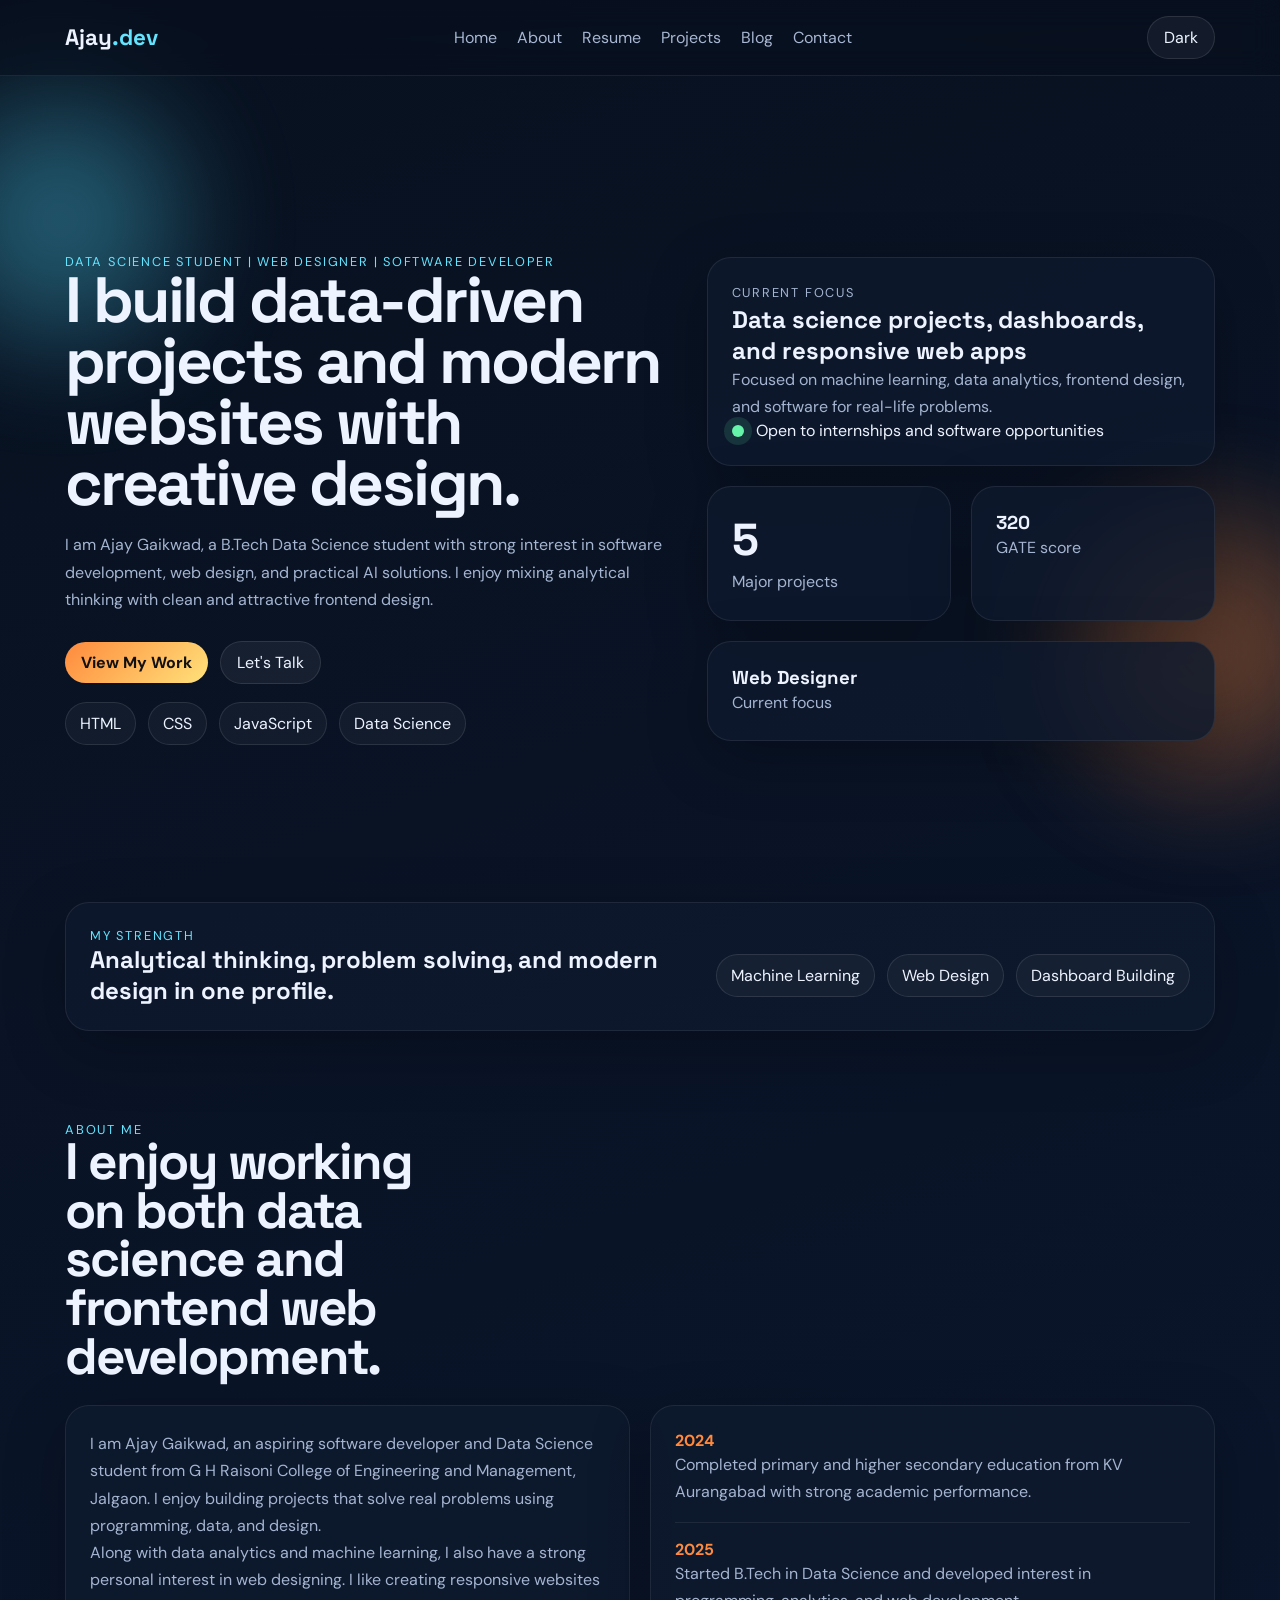
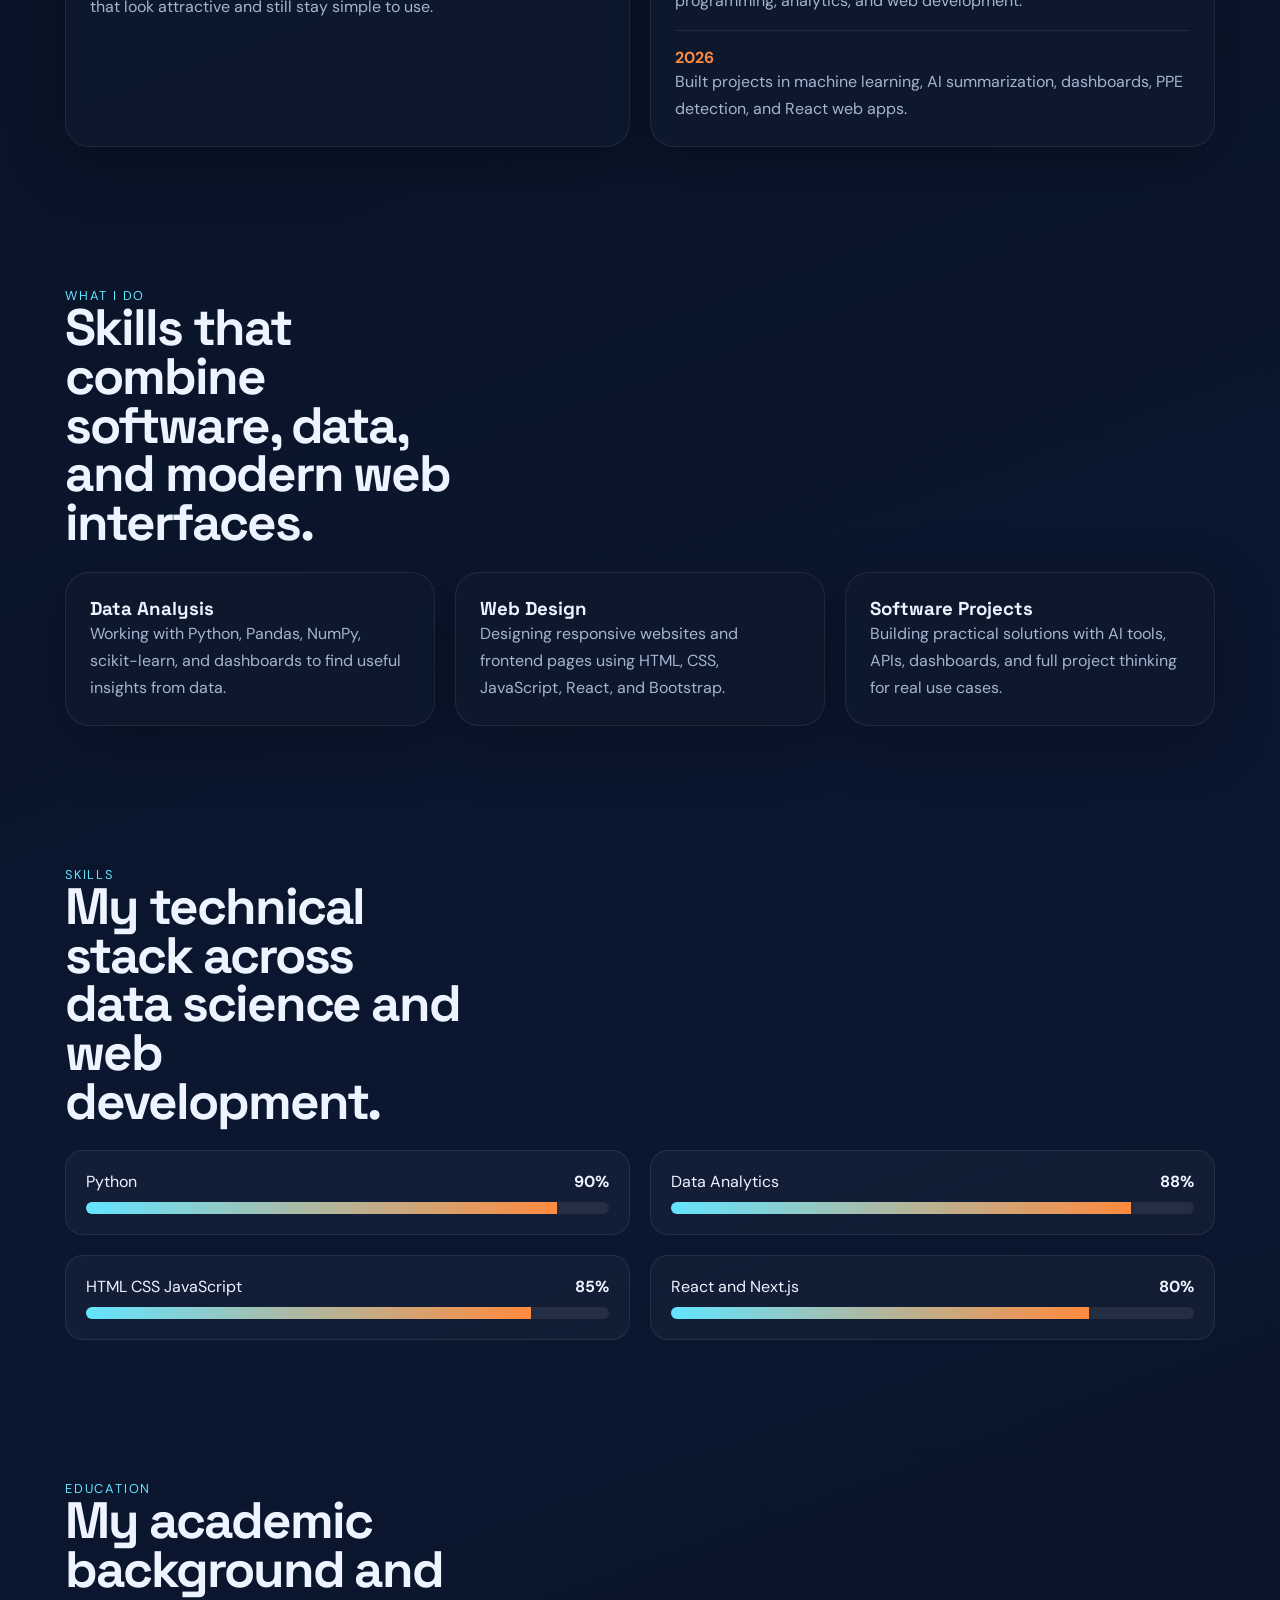
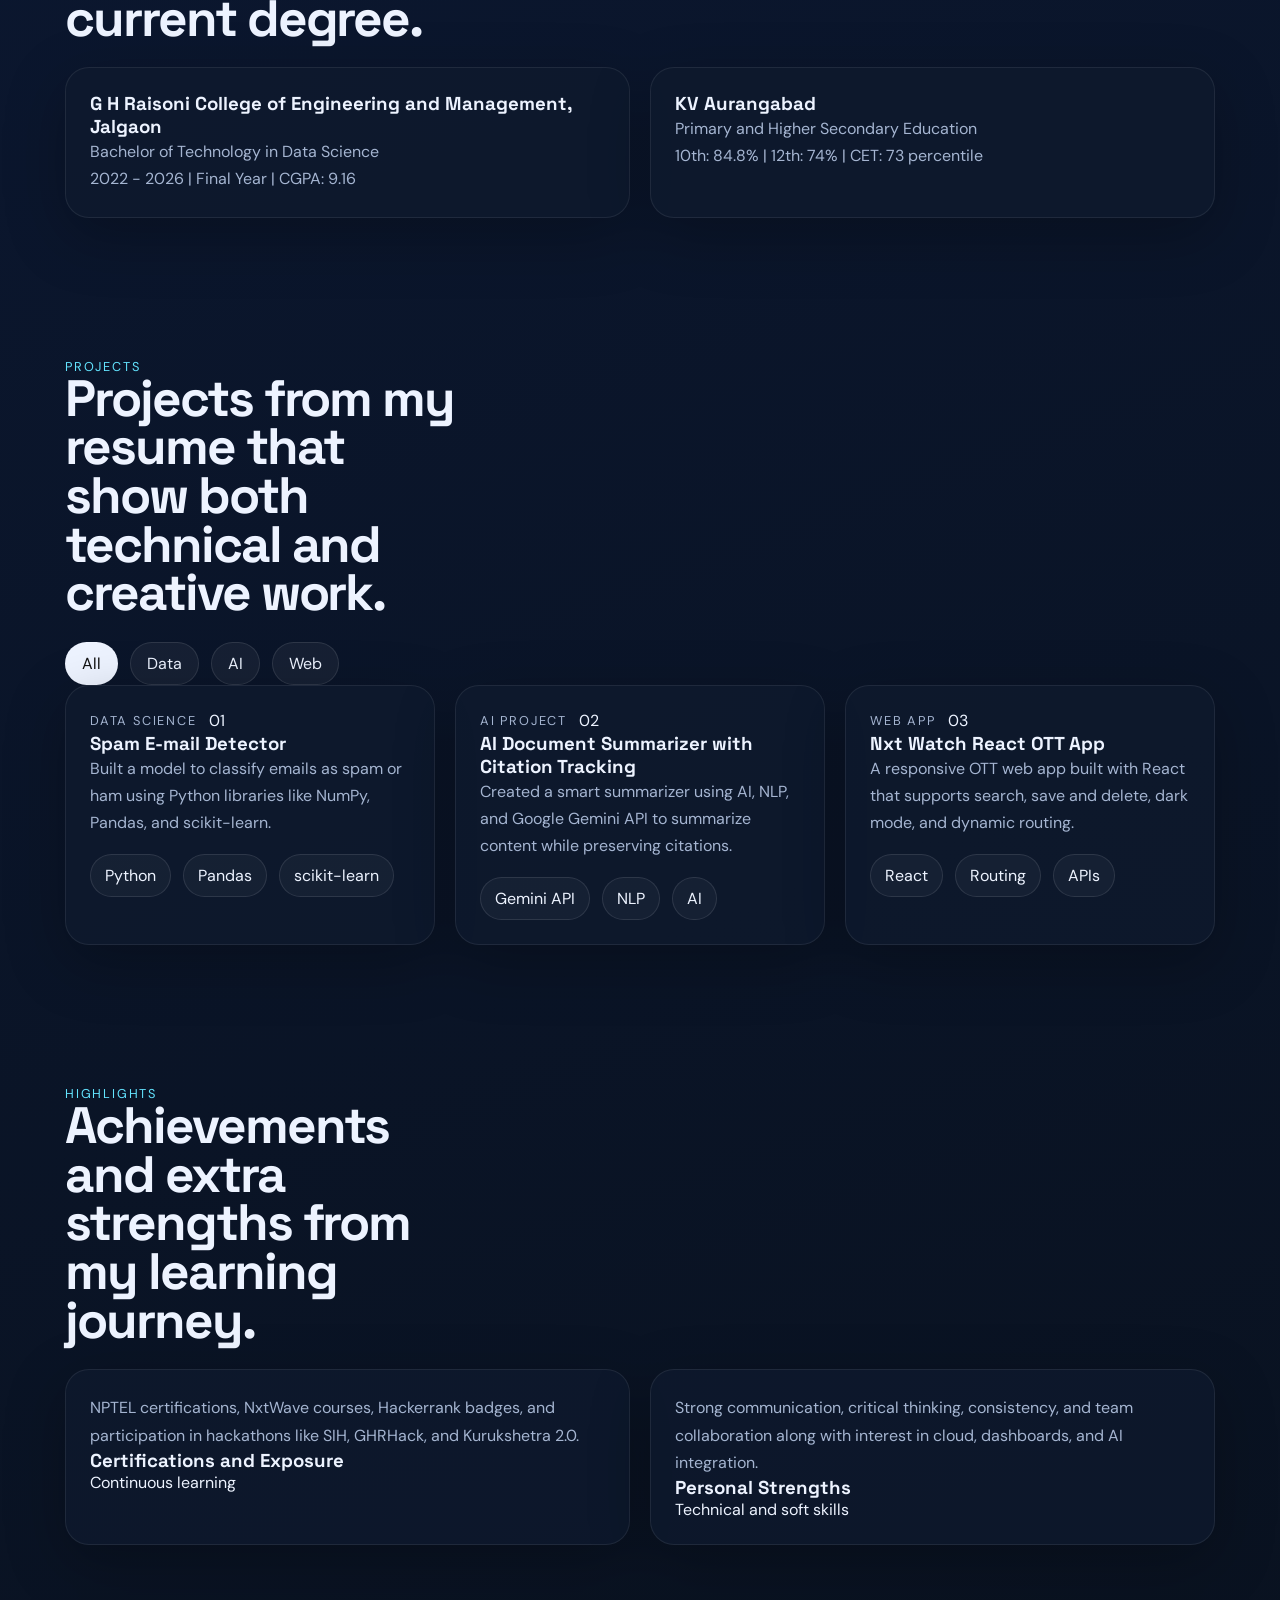
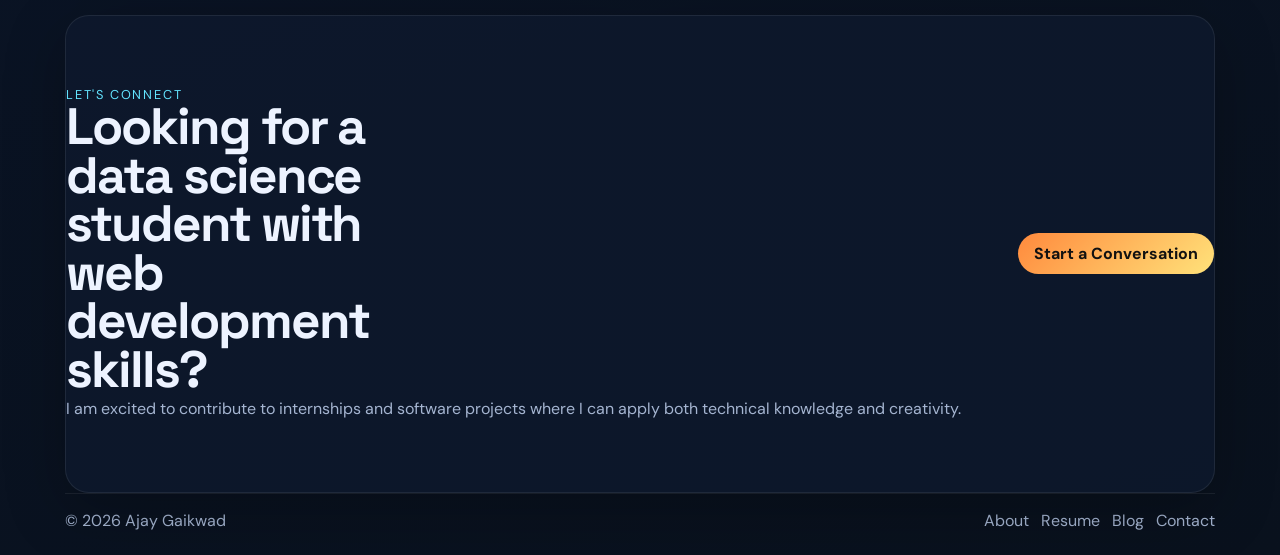
==== index.html @ 1c1d84cc "Week 1: Initial portfolio setup" ====
<!DOCTYPE html>
<html lang="en">
<head>
  <meta charset="UTF-8">
  <meta name="viewport" content="width=device-width, initial-scale=1.0">
  <title>Ajay Gaikwad | Portfolio</title>
  <link rel="preconnect" href="https://fonts.googleapis.com">
  <link rel="preconnect" href="https://fonts.gstatic.com" crossorigin>
  <link href="https://fonts.googleapis.com/css2?family=Space+Grotesk:wght@400;500;700&family=DM+Sans:wght@400;500;700&display=swap" rel="stylesheet">
  <link rel="stylesheet" href="css/style.css">
</head>
<body>
  <div class="bg b1"></div>
  <div class="bg b2"></div>

  <header class="top">
    <nav class="wrap nav">
      <a href="index.html" class="logo">Ajay<span>.dev</span></a>
      <button class="menu-btn" type="button">Menu</button>
      <ul class="links">
        <li><a href="#home">Home</a></li>
        <li><a href="#about">About</a></li>
        <li><a href="resume.html">Resume</a></li>
        <li><a href="#projects">Projects</a></li>
        <li><a href="blog.html">Blog</a></li>
        <li><a href="contact.html">Contact</a></li>
      </ul>
      <button class="theme-btn" type="button">Dark</button>
    </nav>
  </header>

  <main>
    <section class="hero wrap" id="home">
      <div class="left show">
        <p class="small">Data Science Student | Web Designer | Software Developer</p>
        <h1>I build data-driven projects and modern websites with creative design.</h1>
        <p class="text">
          I am Ajay Gaikwad, a B.Tech Data Science student with strong interest in software development, web design, and practical AI solutions. I enjoy mixing analytical thinking with clean and attractive frontend design.
        </p>
        <div class="btns">
          <a href="#projects" class="btn main-btn">View My Work</a>
          <a href="contact.html" class="btn alt-btn">Let's Talk</a>
        </div>
        <div class="tags">
          <span>HTML</span>
          <span>CSS</span>
          <span>JavaScript</span>
          <span>Data Science</span>
        </div>
      </div>

      <div class="right show">
        <div class="box big-box">
          <p class="small">Current Focus</p>
          <h2>Data science projects, dashboards, and responsive web apps</h2>
          <p class="text2">Focused on machine learning, data analytics, frontend design, and software for real-life problems.</p>
          <div class="line">
            <span class="dot"></span>
            <span>Open to internships and software opportunities</span>
          </div>
        </div>

        <div class="mini-grid">
          <div class="box show">
            <h3 class="num" data-num="5">0</h3>
            <p>Major projects</p>
          </div>
          <div class="box show">
            <h3>320</h3>
            <p>GATE score</p>
          </div>
          <div class="box show full">
            <h3 id="role">Data Science Student</h3>
            <p>Current focus</p>
          </div>
        </div>
      </div>
    </section>

    <section class="strip wrap show">
      <div>
        <p class="small">My Strength</p>
        <h2>Analytical thinking, problem solving, and modern design in one profile.</h2>
      </div>
      <div class="tags">
        <span>Machine Learning</span>
        <span>Web Design</span>
        <span>Dashboard Building</span>
      </div>
    </section>

    <section class="sec wrap" id="about">
      <div class="head show">
        <p class="small">About Me</p>
        <h2>I enjoy working on both data science and frontend web development.</h2>
      </div>

      <div class="grid two">
        <div class="box show">
          <p class="text2">
            I am Ajay Gaikwad, an aspiring software developer and Data Science student from G H Raisoni College of Engineering and Management, Jalgaon. I enjoy building projects that solve real problems using programming, data, and design.
          </p>
          <p class="text2">
            Along with data analytics and machine learning, I also have a strong personal interest in web designing. I like creating responsive websites that look attractive and still stay simple to use.
          </p>
        </div>

        <div class="box show">
          <div class="year-box">
            <span>2024</span>
            <p>Completed primary and higher secondary education from KV Aurangabad with strong academic performance.</p>
          </div>
          <div class="year-box">
            <span>2025</span>
            <p>Started B.Tech in Data Science and developed interest in programming, analytics, and web development.</p>
          </div>
          <div class="year-box no-line">
            <span>2026</span>
            <p>Built projects in machine learning, AI summarization, dashboards, PPE detection, and React web apps.</p>
          </div>
        </div>
      </div>
    </section>

    <section class="sec wrap" id="services">
      <div class="head show">
        <p class="small">What I Do</p>
        <h2>Skills that combine software, data, and modern web interfaces.</h2>
      </div>

      <div class="grid three">
        <div class="card show">
          <h3>Data Analysis</h3>
          <p>Working with Python, Pandas, NumPy, scikit-learn, and dashboards to find useful insights from data.</p>
        </div>
        <div class="card show">
          <h3>Web Design</h3>
          <p>Designing responsive websites and frontend pages using HTML, CSS, JavaScript, React, and Bootstrap.</p>
        </div>
        <div class="card show">
          <h3>Software Projects</h3>
          <p>Building practical solutions with AI tools, APIs, dashboards, and full project thinking for real use cases.</p>
        </div>
      </div>
    </section>

    <section class="sec wrap" id="skills">
      <div class="head show">
        <p class="small">Skills</p>
        <h2>My technical stack across data science and web development.</h2>
      </div>

      <div class="grid two">
        <div class="skill show">
          <div class="skill-top"><span>Python</span><b>90%</b></div>
          <div class="bar"><div data-width="90%"></div></div>
        </div>
        <div class="skill show">
          <div class="skill-top"><span>Data Analytics</span><b>88%</b></div>
          <div class="bar"><div data-width="88%"></div></div>
        </div>
        <div class="skill show">
          <div class="skill-top"><span>HTML CSS JavaScript</span><b>85%</b></div>
          <div class="bar"><div data-width="85%"></div></div>
        </div>
        <div class="skill show">
          <div class="skill-top"><span>React and Next.js</span><b>80%</b></div>
          <div class="bar"><div data-width="80%"></div></div>
        </div>
      </div>
    </section>

    <section class="sec wrap" id="education">
      <div class="head show">
        <p class="small">Education</p>
        <h2>My academic background and current degree.</h2>
      </div>

      <div class="grid two">
        <div class="card show">
          <h3>G H Raisoni College of Engineering and Management, Jalgaon</h3>
          <p>Bachelor of Technology in Data Science</p>
          <p>2022 - 2026 | Final Year | CGPA: 9.16</p>
        </div>
        <div class="card show">
          <h3>KV Aurangabad</h3>
          <p>Primary and Higher Secondary Education</p>
          <p>10th: 84.8% | 12th: 74% | CET: 73 percentile</p>
        </div>
      </div>
    </section>

    <section class="sec wrap" id="projects">
      <div class="head show">
        <p class="small">Projects</p>
        <h2>Projects from my resume that show both technical and creative work.</h2>
      </div>

      <div class="filters show">
        <button class="f-btn on" data-type="all">All</button>
        <button class="f-btn" data-type="data">Data</button>
        <button class="f-btn" data-type="ai">AI</button>
        <button class="f-btn" data-type="web">Web</button>
      </div>

      <div class="grid three">
        <div class="card project show" data-type="data">
          <div class="top-row">
            <p class="small">Data Science</p>
            <span>01</span>
          </div>
          <h3>Spam E-mail Detector</h3>
          <p>Built a model to classify emails as spam or ham using Python libraries like NumPy, Pandas, and scikit-learn.</p>
          <div class="tags">
            <span>Python</span>
            <span>Pandas</span>
            <span>scikit-learn</span>
          </div>
        </div>

        <div class="card project show" data-type="ai">
          <div class="top-row">
            <p class="small">AI Project</p>
            <span>02</span>
          </div>
          <h3>AI Document Summarizer with Citation Tracking</h3>
          <p>Created a smart summarizer using AI, NLP, and Google Gemini API to summarize content while preserving citations.</p>
          <div class="tags">
            <span>Gemini API</span>
            <span>NLP</span>
            <span>AI</span>
          </div>
        </div>

        <div class="card project show" data-type="web">
          <div class="top-row">
            <p class="small">Web App</p>
            <span>03</span>
          </div>
          <h3>Nxt Watch React OTT App</h3>
          <p>A responsive OTT web app built with React that supports search, save and delete, dark mode, and dynamic routing.</p>
          <div class="tags">
            <span>React</span>
            <span>Routing</span>
            <span>APIs</span>
          </div>
        </div>
      </div>
    </section>

    <section class="sec wrap" id="testimonials">
      <div class="head show">
        <p class="small">Highlights</p>
        <h2>Achievements and extra strengths from my learning journey.</h2>
      </div>

      <div class="grid two">
        <div class="card show">
          <p>NPTEL certifications, NxtWave courses, Hackerrank badges, and participation in hackathons like SIH, GHRHack, and Kurukshetra 2.0.</p>
          <h3>Certifications and Exposure</h3>
          <span>Continuous learning</span>
        </div>
        <div class="card show">
          <p>Strong communication, critical thinking, consistency, and team collaboration along with interest in cloud, dashboards, and AI integration.</p>
          <h3>Personal Strengths</h3>
          <span>Technical and soft skills</span>
        </div>
      </div>
    </section>

    <section class="sec wrap last show" id="contact">
      <div>
        <p class="small">Let's Connect</p>
        <h2>Looking for a data science student with web development skills?</h2>
        <p class="text2">I am excited to contribute to internships and software projects where I can apply both technical knowledge and creativity.</p>
      </div>
      <a href="contact.html" class="btn main-btn">Start a Conversation</a>
    </section>
  </main>

  <footer class="foot">
    <div class="wrap foot-in">
      <p>&copy; <span id="year"></span> Ajay Gaikwad</p>
      <div class="foot-links">
        <a href="about.html">About</a>
        <a href="resume.html">Resume</a>
        <a href="blog.html">Blog</a>
        <a href="contact.html">Contact</a>
      </div>
    </div>
  </footer>

  <button class="top-btn" type="button">Top</button>

  <script src="script.js"></script>
</body>
</html>
---- css/style.css ----
* {
  margin: 0;
  padding: 0;
  box-sizing: border-box;
}

html {
  scroll-behavior: smooth;
}

body {
  font-family: "DM Sans", sans-serif;
  color: #edf3ff;
  background: linear-gradient(160deg, #08111f, #0b1730, #09111d);
  overflow-x: hidden;
}

body.light {
  color: #1d2430;
  background: linear-gradient(160deg, #f7f1e8, #eee2d3, #f5ede4);
}

a {
  text-decoration: none;
  color: inherit;
}

button,
input,
textarea,
select {
  font: inherit;
}

.bg {
  position: fixed;
  border-radius: 50%;
  filter: blur(60px);
  z-index: -1;
  opacity: 0.35;
}

.b1 {
  top: 100px;
  left: -60px;
  width: 240px;
  height: 240px;
  background: #53dfff;
}

.b2 {
  right: -60px;
  bottom: 120px;
  width: 260px;
  height: 260px;
  background: #ff8a3d;
}

.wrap {
  width: min(1150px, calc(100% - 2rem));
  margin: auto;
}

.top {
  position: sticky;
  top: 0;
  z-index: 20;
  background: rgba(8, 16, 30, 0.55);
  backdrop-filter: blur(14px);
  border-bottom: 1px solid rgba(255, 255, 255, 0.08);
}

body.light .top {
  background: rgba(255, 255, 255, 0.6);
}

.nav {
  display: flex;
  align-items: center;
  justify-content: space-between;
  gap: 1rem;
  padding: 16px 0;
}

.logo,
h1,
h2,
h3 {
  font-family: "Space Grotesk", sans-serif;
}

.logo {
  font-size: 1.4rem;
  font-weight: 700;
}

.logo span,
.small,
.read {
  color: #63e4ff;
}

body.light .logo span,
body.light .small,
body.light .read {
  color: #006d93;
}

.links {
  display: flex;
  gap: 20px;
  list-style: none;
}

.links a {
  color: #a8b7d3;
}

body.light .links a {
  color: #5f6878;
}

.menu-btn,
.theme-btn,
.btn,
.f-btn,
.top-btn {
  border: 1px solid rgba(255, 255, 255, 0.1);
  border-radius: 999px;
  padding: 10px 16px;
  cursor: pointer;
  transition: 0.3s;
}

.menu-btn,
.theme-btn,
.f-btn,
.top-btn {
  background: rgba(255, 255, 255, 0.05);
  color: inherit;
}

.menu-btn {
  display: none;
}

.btn:hover,
.theme-btn:hover,
.menu-btn:hover,
.f-btn:hover,
.top-btn:hover {
  transform: translateY(-2px);
}

.main-btn {
  background: linear-gradient(135deg, #ff8a3d, #ffe27a);
  color: #111;
  font-weight: 700;
  border: none;
}

.alt-btn {
  background: rgba(255, 255, 255, 0.06);
}

.hero,
.grid,
.mini-grid,
.strip,
.last,
.foot-in {
  display: grid;
  gap: 20px;
}

.hero {
  grid-template-columns: 1.1fr 0.9fr;
  min-height: calc(100vh - 74px);
  align-items: center;
  padding: 70px 0 50px;
}

.hero h1,
.head h1,
.head h2,
.last h2 {
  font-size: clamp(2.3rem, 5vw, 5.4rem);
  line-height: 0.95;
  letter-spacing: -0.04em;
}

.head h1,
.head h2,
.last h2 {
  font-size: clamp(2rem, 4vw, 3.4rem);
  max-width: 12ch;
}

.small {
  font-size: 0.8rem;
  letter-spacing: 0.14em;
  text-transform: uppercase;
}

.text,
.text2,
.card p,
.box p,
.form label,
.note {
  color: #a5b5d1;
  line-height: 1.7;
}

body.light .text,
body.light .text2,
body.light .card p,
body.light .box p,
body.light .form label,
body.light .note {
  color: #616c7d;
}

.text {
  max-width: 55ch;
  margin-top: 18px;
}

.btns,
.tags,
.filters,
.foot-links,
.line,
.top-row {
  display: flex;
  flex-wrap: wrap;
  gap: 12px;
  align-items: center;
}

.btns {
  margin-top: 28px;
}

.tags {
  margin-top: 18px;
}

.tags span {
  padding: 10px 14px;
  border-radius: 999px;
  border: 1px solid rgba(255, 255, 255, 0.1);
  background: rgba(255, 255, 255, 0.04);
}

body.light .tags span {
  border-color: rgba(0, 0, 0, 0.08);
  background: rgba(255, 255, 255, 0.5);
}

.box,
.card,
.strip,
.last,
.form {
  background: rgba(14, 25, 45, 0.8);
  border: 1px solid rgba(255, 255, 255, 0.08);
  box-shadow: 0 18px 60px rgba(0, 0, 0, 0.25);
  border-radius: 24px;
  padding: 24px;
}

body.light .box,
body.light .card,
body.light .strip,
body.light .last,
body.light .form {
  background: rgba(255, 255, 255, 0.75);
  border-color: rgba(0, 0, 0, 0.08);
}

.big-box {
  margin-bottom: 20px;
}

.mini-grid {
  grid-template-columns: repeat(2, 1fr);
}

.full {
  grid-column: 1 / -1;
}

.num {
  font-size: clamp(2rem, 4vw, 2.8rem);
}

.dot {
  width: 12px;
  height: 12px;
  background: #66f3aa;
  border-radius: 50%;
  box-shadow: 0 0 0 8px rgba(102, 243, 170, 0.12);
}

.strip {
  grid-template-columns: 1fr auto;
  margin-bottom: 20px;
}

.sec,
.page {
  padding: 70px 0;
}

.head {
  margin-bottom: 24px;
}

.grid.one {
  grid-template-columns: 1fr;
}

.grid.two {
  grid-template-columns: repeat(2, 1fr);
}

.grid.three {
  grid-template-columns: repeat(3, 1fr);
}

.year-box {
  padding-bottom: 16px;
  margin-bottom: 16px;
  border-bottom: 1px solid rgba(255, 255, 255, 0.08);
}

body.light .year-box {
  border-color: rgba(0, 0, 0, 0.08);
}

.year-box span {
  color: #ff8a3d;
  font-weight: 700;
}

.no-line {
  border-bottom: none;
  margin-bottom: 0;
  padding-bottom: 0;
}

.skill {
  padding: 20px;
  border-radius: 18px;
  border: 1px solid rgba(255, 255, 255, 0.08);
  background: rgba(255, 255, 255, 0.03);
}

body.light .skill {
  border-color: rgba(0, 0, 0, 0.08);
  background: rgba(255, 255, 255, 0.55);
}

.skill-top {
  display: flex;
  justify-content: space-between;
  margin-bottom: 10px;
}

.bar {
  height: 12px;
  background: rgba(255, 255, 255, 0.08);
  border-radius: 999px;
  overflow: hidden;
}

.bar div {
  width: 0;
  height: 100%;
  background: linear-gradient(90deg, #63e4ff, #ff8a3d);
  transition: 1.2s;
}

.f-btn.on {
  background: #edf3ff;
  color: #111;
}

.project {
  gap: 14px;
}

.read {
  font-weight: 700;
}

.last {
  grid-template-columns: 1fr auto;
  align-items: center;
}

.top-space {
  margin-top: 36px;
}

.form {
  display: grid;
  gap: 14px;
}

.form label {
  display: grid;
  gap: 6px;
}

.form input,
.form textarea,
.form select {
  width: 100%;
  padding: 14px 16px;
  border: 1px solid rgba(255, 255, 255, 0.1);
  border-radius: 16px;
  background: rgba(255, 255, 255, 0.04);
  color: inherit;
}

.error {
  color: #ff8f8f;
  font-size: 0.9rem;
  min-height: 18px;
}

body.light .error {
  color: #c74040;
}

.list {
  padding-left: 20px;
  line-height: 1.8;
}

.resume-item {
  padding: 14px 0;
  border-bottom: 1px solid rgba(255, 255, 255, 0.08);
}

body.light .resume-item {
  border-color: rgba(0, 0, 0, 0.08);
}

.resume-item:last-child {
  border-bottom: none;
}

body.light .form input,
body.light .form textarea,
body.light .form select {
  border-color: rgba(0, 0, 0, 0.08);
  background: rgba(255, 255, 255, 0.8);
}

.foot {
  padding: 0 0 24px;
}

.foot-in {
  grid-template-columns: 1fr auto;
  padding-top: 16px;
  border-top: 1px solid rgba(255, 255, 255, 0.08);
  color: #a5b5d1;
}

body.light .foot-in {
  border-color: rgba(0, 0, 0, 0.08);
  color: #616c7d;
}

.top-btn {
  position: fixed;
  right: 16px;
  bottom: 16px;
  opacity: 0;
  visibility: hidden;
}

.show-top {
  opacity: 1;
  visibility: visible;
}

.show {
  opacity: 0;
  transform: translateY(25px);
  transition: 0.7s;
}

.done {
  opacity: 1;
  transform: translateY(0);
}

@media (max-width: 900px) {
  .hero,
  .grid.two,
  .grid.three,
  .strip,
  .last,
  .foot-in {
    grid-template-columns: 1fr;
  }

  .hero {
    min-height: auto;
  }
}

@media (max-width: 760px) {
  .menu-btn {
    display: inline-block;
  }

  .links {
    display: none;
    width: 100%;
    flex-direction: column;
    padding: 16px;
    border-radius: 18px;
    background: rgba(14, 25, 45, 0.92);
  }

  body.light .links {
    background: rgba(255, 255, 255, 0.92);
  }

  .links.open {
    display: flex;
  }

  .nav {
    flex-wrap: wrap;
  }

  .theme-btn {
    margin-left: auto;
  }

  .mini-grid {
    grid-template-columns: 1fr;
  }

  .full {
    grid-column: auto;
  }
}

@media (max-width: 560px) {
  .wrap {
    width: calc(100% - 1.2rem);
  }

  .btns,
  .filters {
    flex-direction: column;
    align-items: stretch;
  }

  .btn,
  .f-btn {
    width: 100%;
    text-align: center;
  }
}
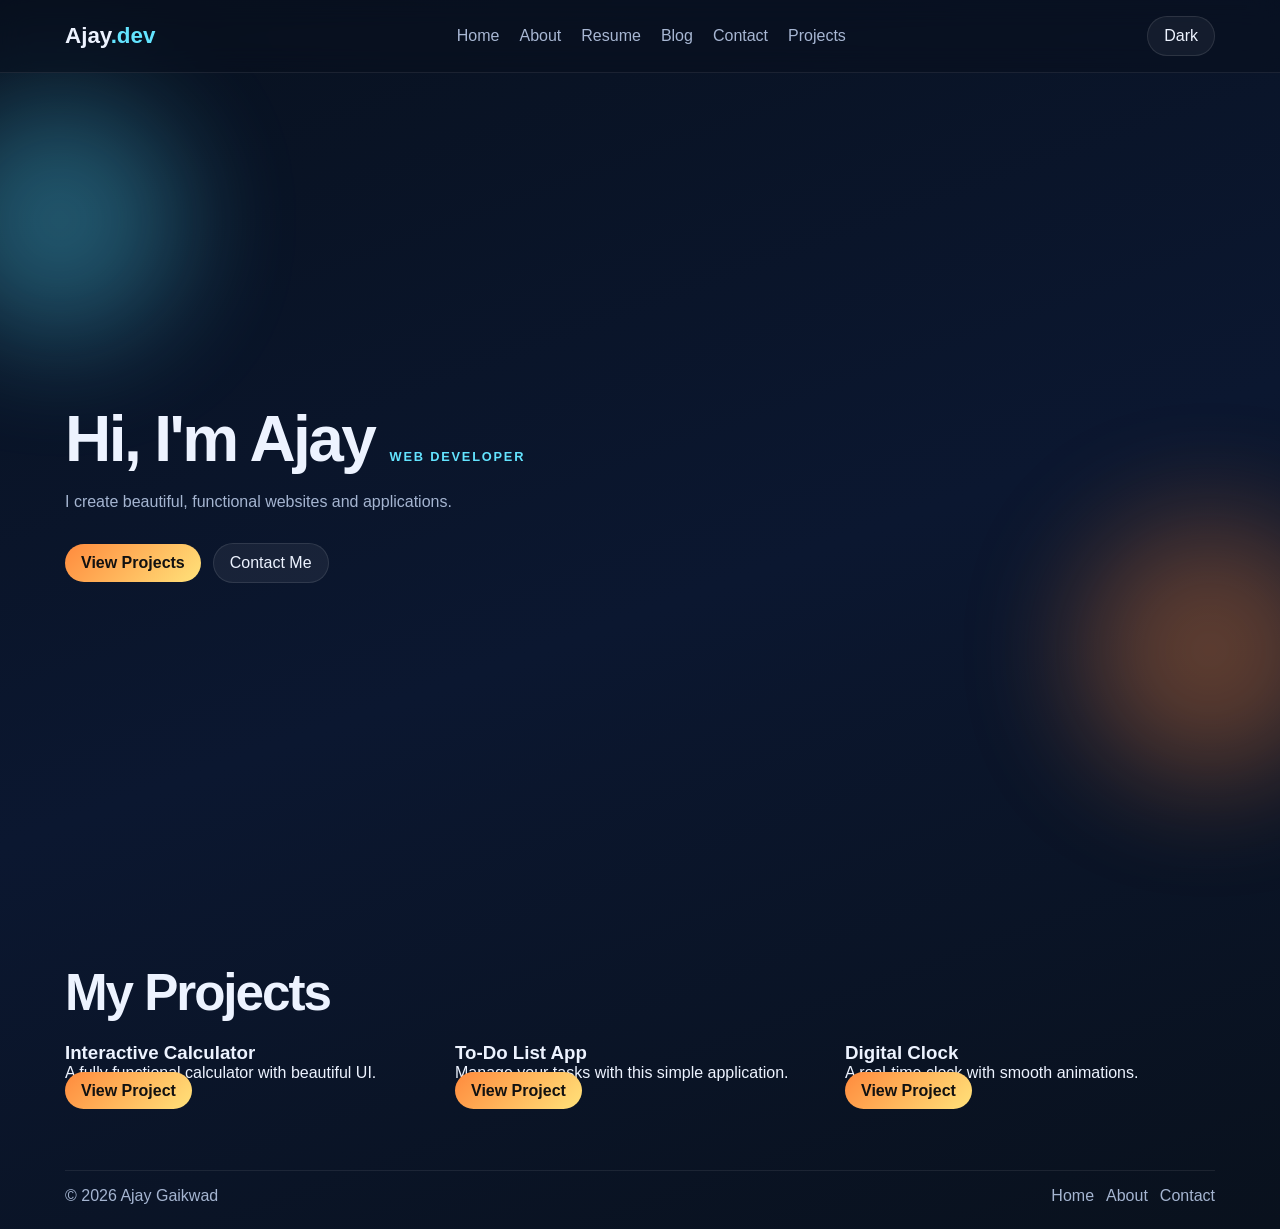
==== commit 555760fc: "adding mini projects in portfolio understanding user interaction also added authentication" ====
--- a/index.html
+++ b/index.html
@@ -3,10 +3,7 @@
 <head>
   <meta charset="UTF-8">
   <meta name="viewport" content="width=device-width, initial-scale=1.0">
-  <title>Ajay Gaikwad | Portfolio</title>
-  <link rel="preconnect" href="https://fonts.googleapis.com">
-  <link rel="preconnect" href="https://fonts.gstatic.com" crossorigin>
-  <link href="https://fonts.googleapis.com/css2?family=Space+Grotesk:wght@400;500;700&family=DM+Sans:wght@400;500;700&display=swap" rel="stylesheet">
+  <title>Ajay's Portfolio</title>
   <link rel="stylesheet" href="css/style.css">
 </head>
 <body>
@@ -18,263 +15,57 @@
       <a href="index.html" class="logo">Ajay<span>.dev</span></a>
       <button class="menu-btn" type="button">Menu</button>
       <ul class="links">
-        <li><a href="#home">Home</a></li>
-        <li><a href="#about">About</a></li>
+        <li><a href="index.html">Home</a></li>
+        <li><a href="about.html">About</a></li>
         <li><a href="resume.html">Resume</a></li>
-        <li><a href="#projects">Projects</a></li>
         <li><a href="blog.html">Blog</a></li>
         <li><a href="contact.html">Contact</a></li>
+        <li class="dropdown">
+          <a href="javascript:void(0)" class="dropbtn">Projects</a>
+          <div class="dropdown-content">
+            <a href="projects/calculator.html">Calculator</a>
+            <a href="projects/todo.html">To-Do List</a>
+            <a href="projects/clock.html">Digital Clock</a>
+          </div>
+        </li>
       </ul>
       <button class="theme-btn" type="button">Dark</button>
     </nav>
   </header>
 
-  <main>
-    <section class="hero wrap" id="home">
-      <div class="left show">
-        <p class="small">Data Science Student | Web Designer | Software Developer</p>
-        <h1>I build data-driven projects and modern websites with creative design.</h1>
-        <p class="text">
-          I am Ajay Gaikwad, a B.Tech Data Science student with strong interest in software development, web design, and practical AI solutions. I enjoy mixing analytical thinking with clean and attractive frontend design.
-        </p>
+  <main class="wrap">
+    <section class="hero">
+      <div>
+        <h1>Hi, I'm Ajay <span class="small">Web Developer</span></h1>
+        <p class="text">I create beautiful, functional websites and applications.</p>
         <div class="btns">
-          <a href="#projects" class="btn main-btn">View My Work</a>
-          <a href="contact.html" class="btn alt-btn">Let's Talk</a>
-        </div>
-        <div class="tags">
-          <span>HTML</span>
-          <span>CSS</span>
-          <span>JavaScript</span>
-          <span>Data Science</span>
-        </div>
-      </div>
-
-      <div class="right show">
-        <div class="box big-box">
-          <p class="small">Current Focus</p>
-          <h2>Data science projects, dashboards, and responsive web apps</h2>
-          <p class="text2">Focused on machine learning, data analytics, frontend design, and software for real-life problems.</p>
-          <div class="line">
-            <span class="dot"></span>
-            <span>Open to internships and software opportunities</span>
-          </div>
-        </div>
-
-        <div class="mini-grid">
-          <div class="box show">
-            <h3 class="num" data-num="5">0</h3>
-            <p>Major projects</p>
-          </div>
-          <div class="box show">
-            <h3>320</h3>
-            <p>GATE score</p>
-          </div>
-          <div class="box show full">
-            <h3 id="role">Data Science Student</h3>
-            <p>Current focus</p>
-          </div>
+          <a href="projects/calculator.html" class="btn main-btn">View Projects</a>
+          <a href="contact.html" class="btn alt-btn">Contact Me</a>
         </div>
       </div>
     </section>
 
-    <section class="strip wrap show">
-      <div>
-        <p class="small">My Strength</p>
-        <h2>Analytical thinking, problem solving, and modern design in one profile.</h2>
+    <section class="sec">
+      <div class="head">
+        <h1>My <span>Projects</span></h1>
       </div>
-      <div class="tags">
-        <span>Machine Learning</span>
-        <span>Web Design</span>
-        <span>Dashboard Building</span>
-      </div>
-    </section>
-
-    <section class="sec wrap" id="about">
-      <div class="head show">
-        <p class="small">About Me</p>
-        <h2>I enjoy working on both data science and frontend web development.</h2>
-      </div>
-
-      <div class="grid two">
-        <div class="box show">
-          <p class="text2">
-            I am Ajay Gaikwad, an aspiring software developer and Data Science student from G H Raisoni College of Engineering and Management, Jalgaon. I enjoy building projects that solve real problems using programming, data, and design.
-          </p>
-          <p class="text2">
-            Along with data analytics and machine learning, I also have a strong personal interest in web designing. I like creating responsive websites that look attractive and still stay simple to use.
-          </p>
+      <div class="grid three">
+        <div class="project-card">
+          <h3>Interactive Calculator</h3>
+          <p>A fully functional calculator with beautiful UI.</p>
+          <a href="projects/calculator.html" class="btn main-btn">View Project</a>
         </div>
-
-        <div class="box show">
-          <div class="year-box">
-            <span>2024</span>
-            <p>Completed primary and higher secondary education from KV Aurangabad with strong academic performance.</p>
-          </div>
-          <div class="year-box">
-            <span>2025</span>
-            <p>Started B.Tech in Data Science and developed interest in programming, analytics, and web development.</p>
-          </div>
-          <div class="year-box no-line">
-            <span>2026</span>
-            <p>Built projects in machine learning, AI summarization, dashboards, PPE detection, and React web apps.</p>
-          </div>
+        <div class="project-card">
+          <h3>To-Do List App</h3>
+          <p>Manage your tasks with this simple application.</p>
+          <a href="projects/todo.html" class="btn main-btn">View Project</a>
+        </div>
+        <div class="project-card">
+          <h3>Digital Clock</h3>
+          <p>A real-time clock with smooth animations.</p>
+          <a href="projects/clock.html" class="btn main-btn">View Project</a>
         </div>
       </div>
-    </section>
-
-    <section class="sec wrap" id="services">
-      <div class="head show">
-        <p class="small">What I Do</p>
-        <h2>Skills that combine software, data, and modern web interfaces.</h2>
-      </div>
-
-      <div class="grid three">
-        <div class="card show">
-          <h3>Data Analysis</h3>
-          <p>Working with Python, Pandas, NumPy, scikit-learn, and dashboards to find useful insights from data.</p>
-        </div>
-        <div class="card show">
-          <h3>Web Design</h3>
-          <p>Designing responsive websites and frontend pages using HTML, CSS, JavaScript, React, and Bootstrap.</p>
-        </div>
-        <div class="card show">
-          <h3>Software Projects</h3>
-          <p>Building practical solutions with AI tools, APIs, dashboards, and full project thinking for real use cases.</p>
-        </div>
-      </div>
-    </section>
-
-    <section class="sec wrap" id="skills">
-      <div class="head show">
-        <p class="small">Skills</p>
-        <h2>My technical stack across data science and web development.</h2>
-      </div>
-
-      <div class="grid two">
-        <div class="skill show">
-          <div class="skill-top"><span>Python</span><b>90%</b></div>
-          <div class="bar"><div data-width="90%"></div></div>
-        </div>
-        <div class="skill show">
-          <div class="skill-top"><span>Data Analytics</span><b>88%</b></div>
-          <div class="bar"><div data-width="88%"></div></div>
-        </div>
-        <div class="skill show">
-          <div class="skill-top"><span>HTML CSS JavaScript</span><b>85%</b></div>
-          <div class="bar"><div data-width="85%"></div></div>
-        </div>
-        <div class="skill show">
-          <div class="skill-top"><span>React and Next.js</span><b>80%</b></div>
-          <div class="bar"><div data-width="80%"></div></div>
-        </div>
-      </div>
-    </section>
-
-    <section class="sec wrap" id="education">
-      <div class="head show">
-        <p class="small">Education</p>
-        <h2>My academic background and current degree.</h2>
-      </div>
-
-      <div class="grid two">
-        <div class="card show">
-          <h3>G H Raisoni College of Engineering and Management, Jalgaon</h3>
-          <p>Bachelor of Technology in Data Science</p>
-          <p>2022 - 2026 | Final Year | CGPA: 9.16</p>
-        </div>
-        <div class="card show">
-          <h3>KV Aurangabad</h3>
-          <p>Primary and Higher Secondary Education</p>
-          <p>10th: 84.8% | 12th: 74% | CET: 73 percentile</p>
-        </div>
-      </div>
-    </section>
-
-    <section class="sec wrap" id="projects">
-      <div class="head show">
-        <p class="small">Projects</p>
-        <h2>Projects from my resume that show both technical and creative work.</h2>
-      </div>
-
-      <div class="filters show">
-        <button class="f-btn on" data-type="all">All</button>
-        <button class="f-btn" data-type="data">Data</button>
-        <button class="f-btn" data-type="ai">AI</button>
-        <button class="f-btn" data-type="web">Web</button>
-      </div>
-
-      <div class="grid three">
-        <div class="card project show" data-type="data">
-          <div class="top-row">
-            <p class="small">Data Science</p>
-            <span>01</span>
-          </div>
-          <h3>Spam E-mail Detector</h3>
-          <p>Built a model to classify emails as spam or ham using Python libraries like NumPy, Pandas, and scikit-learn.</p>
-          <div class="tags">
-            <span>Python</span>
-            <span>Pandas</span>
-            <span>scikit-learn</span>
-          </div>
-        </div>
-
-        <div class="card project show" data-type="ai">
-          <div class="top-row">
-            <p class="small">AI Project</p>
-            <span>02</span>
-          </div>
-          <h3>AI Document Summarizer with Citation Tracking</h3>
-          <p>Created a smart summarizer using AI, NLP, and Google Gemini API to summarize content while preserving citations.</p>
-          <div class="tags">
-            <span>Gemini API</span>
-            <span>NLP</span>
-            <span>AI</span>
-          </div>
-        </div>
-
-        <div class="card project show" data-type="web">
-          <div class="top-row">
-            <p class="small">Web App</p>
-            <span>03</span>
-          </div>
-          <h3>Nxt Watch React OTT App</h3>
-          <p>A responsive OTT web app built with React that supports search, save and delete, dark mode, and dynamic routing.</p>
-          <div class="tags">
-            <span>React</span>
-            <span>Routing</span>
-            <span>APIs</span>
-          </div>
-        </div>
-      </div>
-    </section>
-
-    <section class="sec wrap" id="testimonials">
-      <div class="head show">
-        <p class="small">Highlights</p>
-        <h2>Achievements and extra strengths from my learning journey.</h2>
-      </div>
-
-      <div class="grid two">
-        <div class="card show">
-          <p>NPTEL certifications, NxtWave courses, Hackerrank badges, and participation in hackathons like SIH, GHRHack, and Kurukshetra 2.0.</p>
-          <h3>Certifications and Exposure</h3>
-          <span>Continuous learning</span>
-        </div>
-        <div class="card show">
-          <p>Strong communication, critical thinking, consistency, and team collaboration along with interest in cloud, dashboards, and AI integration.</p>
-          <h3>Personal Strengths</h3>
-          <span>Technical and soft skills</span>
-        </div>
-      </div>
-    </section>
-
-    <section class="sec wrap last show" id="contact">
-      <div>
-        <p class="small">Let's Connect</p>
-        <h2>Looking for a data science student with web development skills?</h2>
-        <p class="text2">I am excited to contribute to internships and software projects where I can apply both technical knowledge and creativity.</p>
-      </div>
-      <a href="contact.html" class="btn main-btn">Start a Conversation</a>
     </section>
   </main>
 
@@ -282,16 +73,13 @@
     <div class="wrap foot-in">
       <p>&copy; <span id="year"></span> Ajay Gaikwad</p>
       <div class="foot-links">
+        <a href="index.html">Home</a>
         <a href="about.html">About</a>
-        <a href="resume.html">Resume</a>
-        <a href="blog.html">Blog</a>
         <a href="contact.html">Contact</a>
       </div>
     </div>
   </footer>
 
-  <button class="top-btn" type="button">Top</button>
-
-  <script src="script.js"></script>
+  <script src="js/script.js"></script>
 </body>
-</html>
+</html>
--- a/css/style.css
+++ b/css/style.css
@@ -25,10 +25,7 @@
   color: inherit;
 }
 
-button,
-input,
-textarea,
-select {
+button, input, textarea, select {
   font: inherit;
 }
 
@@ -82,10 +79,7 @@
   padding: 16px 0;
 }
 
-.logo,
-h1,
-h2,
-h3 {
+.logo, h1, h2, h3 {
   font-family: "Space Grotesk", sans-serif;
 }
 
@@ -94,15 +88,11 @@
   font-weight: 700;
 }
 
-.logo span,
-.small,
-.read {
+.logo span, .small, .read {
   color: #63e4ff;
 }
 
-body.light .logo span,
-body.light .small,
-body.light .read {
+body.light .logo span, body.light .small, body.light .read {
   color: #006d93;
 }
 
@@ -120,11 +110,7 @@
   color: #5f6878;
 }
 
-.menu-btn,
-.theme-btn,
-.btn,
-.f-btn,
-.top-btn {
+.menu-btn, .theme-btn, .btn, .f-btn, .top-btn {
   border: 1px solid rgba(255, 255, 255, 0.1);
   border-radius: 999px;
   padding: 10px 16px;
@@ -132,10 +118,7 @@
   transition: 0.3s;
 }
 
-.menu-btn,
-.theme-btn,
-.f-btn,
-.top-btn {
+.menu-btn, .theme-btn, .f-btn, .top-btn {
   background: rgba(255, 255, 255, 0.05);
   color: inherit;
 }
@@ -144,11 +127,7 @@
   display: none;
 }
 
-.btn:hover,
-.theme-btn:hover,
-.menu-btn:hover,
-.f-btn:hover,
-.top-btn:hover {
+.btn:hover, .theme-btn:hover, .menu-btn:hover, .f-btn:hover, .top-btn:hover {
   transform: translateY(-2px);
 }
 
@@ -163,12 +142,7 @@
   background: rgba(255, 255, 255, 0.06);
 }
 
-.hero,
-.grid,
-.mini-grid,
-.strip,
-.last,
-.foot-in {
+.hero, .grid, .mini-grid, .strip, .last, .foot-in {
   display: grid;
   gap: 20px;
 }
@@ -180,18 +154,13 @@
   padding: 70px 0 50px;
 }
 
-.hero h1,
-.head h1,
-.head h2,
-.last h2 {
+.hero h1, .head h1, .head h2, .last h2 {
   font-size: clamp(2.3rem, 5vw, 5.4rem);
   line-height: 0.95;
   letter-spacing: -0.04em;
 }
 
-.head h1,
-.head h2,
-.last h2 {
+.head h1, .head h2, .last h2 {
   font-size: clamp(2rem, 4vw, 3.4rem);
   max-width: 12ch;
 }
@@ -202,22 +171,12 @@
   text-transform: uppercase;
 }
 
-.text,
-.text2,
-.card p,
-.box p,
-.form label,
-.note {
+.text, .text2, .card p, .box p, .form label, .note {
   color: #a5b5d1;
   line-height: 1.7;
 }
 
-body.light .text,
-body.light .text2,
-body.light .card p,
-body.light .box p,
-body.light .form label,
-body.light .note {
+body.light .text, body.light .text2, body.light .card p, body.light .box p, body.light .form label, body.light .note {
   color: #616c7d;
 }
 
@@ -226,12 +185,7 @@
   margin-top: 18px;
 }
 
-.btns,
-.tags,
-.filters,
-.foot-links,
-.line,
-.top-row {
+.btns, .tags, .filters, .foot-links, .line, .top-row {
   display: flex;
   flex-wrap: wrap;
   gap: 12px;
@@ -258,11 +212,7 @@
   background: rgba(255, 255, 255, 0.5);
 }
 
-.box,
-.card,
-.strip,
-.last,
-.form {
+.box, .card, .strip, .last, .form {
   background: rgba(14, 25, 45, 0.8);
   border: 1px solid rgba(255, 255, 255, 0.08);
   box-shadow: 0 18px 60px rgba(0, 0, 0, 0.25);
@@ -270,11 +220,7 @@
   padding: 24px;
 }
 
-body.light .box,
-body.light .card,
-body.light .strip,
-body.light .last,
-body.light .form {
+body.light .box, body.light .card, body.light .strip, body.light .last, body.light .form {
   background: rgba(255, 255, 255, 0.75);
   border-color: rgba(0, 0, 0, 0.08);
 }
@@ -308,8 +254,7 @@
   margin-bottom: 20px;
 }
 
-.sec,
-.page {
+.sec, .page {
   padding: 70px 0;
 }
 
@@ -329,135 +274,51 @@
   grid-template-columns: repeat(3, 1fr);
 }
 
-.year-box {
-  padding-bottom: 16px;
-  margin-bottom: 16px;
-  border-bottom: 1px solid rgba(255, 255, 255, 0.08);
-}
-
-body.light .year-box {
-  border-color: rgba(0, 0, 0, 0.08);
-}
-
-.year-box span {
-  color: #ff8a3d;
-  font-weight: 700;
-}
-
-.no-line {
-  border-bottom: none;
-  margin-bottom: 0;
-  padding-bottom: 0;
-}
-
-.skill {
-  padding: 20px;
-  border-radius: 18px;
-  border: 1px solid rgba(255, 255, 255, 0.08);
-  background: rgba(255, 255, 255, 0.03);
-}
-
-body.light .skill {
-  border-color: rgba(0, 0, 0, 0.08);
-  background: rgba(255, 255, 255, 0.55);
-}
-
-.skill-top {
-  display: flex;
-  justify-content: space-between;
-  margin-bottom: 10px;
-}
-
-.bar {
-  height: 12px;
-  background: rgba(255, 255, 255, 0.08);
-  border-radius: 999px;
+.project-card {
+  transition: transform 0.3s;
+}
+
+.project-card:hover {
+  transform: translateY(-5px);
+}
+
+.dropdown {
+  position: relative;
+  display: inline-block;
+}
+
+.dropdown-content {
+  display: none;
+  position: absolute;
+  background: rgba(14, 25, 45, 0.95);
+  min-width: 160px;
+  box-shadow: 0 8px 16px rgba(0, 0, 0, 0.2);
+  z-index: 1;
+  border-radius: 12px;
   overflow: hidden;
 }
 
-.bar div {
-  width: 0;
-  height: 100%;
-  background: linear-gradient(90deg, #63e4ff, #ff8a3d);
-  transition: 1.2s;
-}
-
-.f-btn.on {
-  background: #edf3ff;
-  color: #111;
-}
-
-.project {
-  gap: 14px;
-}
-
-.read {
-  font-weight: 700;
-}
-
-.last {
-  grid-template-columns: 1fr auto;
-  align-items: center;
-}
-
-.top-space {
-  margin-top: 36px;
-}
-
-.form {
-  display: grid;
-  gap: 14px;
-}
-
-.form label {
-  display: grid;
-  gap: 6px;
-}
-
-.form input,
-.form textarea,
-.form select {
-  width: 100%;
-  padding: 14px 16px;
-  border: 1px solid rgba(255, 255, 255, 0.1);
-  border-radius: 16px;
-  background: rgba(255, 255, 255, 0.04);
+body.light .dropdown-content {
+  background: rgba(255, 255, 255, 0.95);
+}
+
+.dropdown-content a {
   color: inherit;
-}
-
-.error {
-  color: #ff8f8f;
-  font-size: 0.9rem;
-  min-height: 18px;
-}
-
-body.light .error {
-  color: #c74040;
-}
-
-.list {
-  padding-left: 20px;
-  line-height: 1.8;
-}
-
-.resume-item {
-  padding: 14px 0;
-  border-bottom: 1px solid rgba(255, 255, 255, 0.08);
-}
-
-body.light .resume-item {
-  border-color: rgba(0, 0, 0, 0.08);
-}
-
-.resume-item:last-child {
-  border-bottom: none;
-}
-
-body.light .form input,
-body.light .form textarea,
-body.light .form select {
-  border-color: rgba(0, 0, 0, 0.08);
-  background: rgba(255, 255, 255, 0.8);
+  padding: 12px 16px;
+  display: block;
+  transition: background 0.2s;
+}
+
+.dropdown-content a:hover {
+  background: rgba(255, 255, 255, 0.1);
+}
+
+body.light .dropdown-content a:hover {
+  background: rgba(0, 0, 0, 0.05);
+}
+
+.dropdown:hover .dropdown-content {
+  display: block;
 }
 
 .foot {
@@ -476,19 +337,6 @@
   color: #616c7d;
 }
 
-.top-btn {
-  position: fixed;
-  right: 16px;
-  bottom: 16px;
-  opacity: 0;
-  visibility: hidden;
-}
-
-.show-top {
-  opacity: 1;
-  visibility: visible;
-}
-
 .show {
   opacity: 0;
   transform: translateY(25px);
@@ -501,12 +349,7 @@
 }
 
 @media (max-width: 900px) {
-  .hero,
-  .grid.two,
-  .grid.three,
-  .strip,
-  .last,
-  .foot-in {
+  .hero, .grid.two, .grid.three, .strip, .last, .foot-in {
     grid-template-columns: 1fr;
   }
 
@@ -559,15 +402,13 @@
     width: calc(100% - 1.2rem);
   }
 
-  .btns,
-  .filters {
+  .btns, .filters {
     flex-direction: column;
     align-items: stretch;
   }
 
-  .btn,
-  .f-btn {
+  .btn, .f-btn {
     width: 100%;
     text-align: center;
   }
-}
+}
